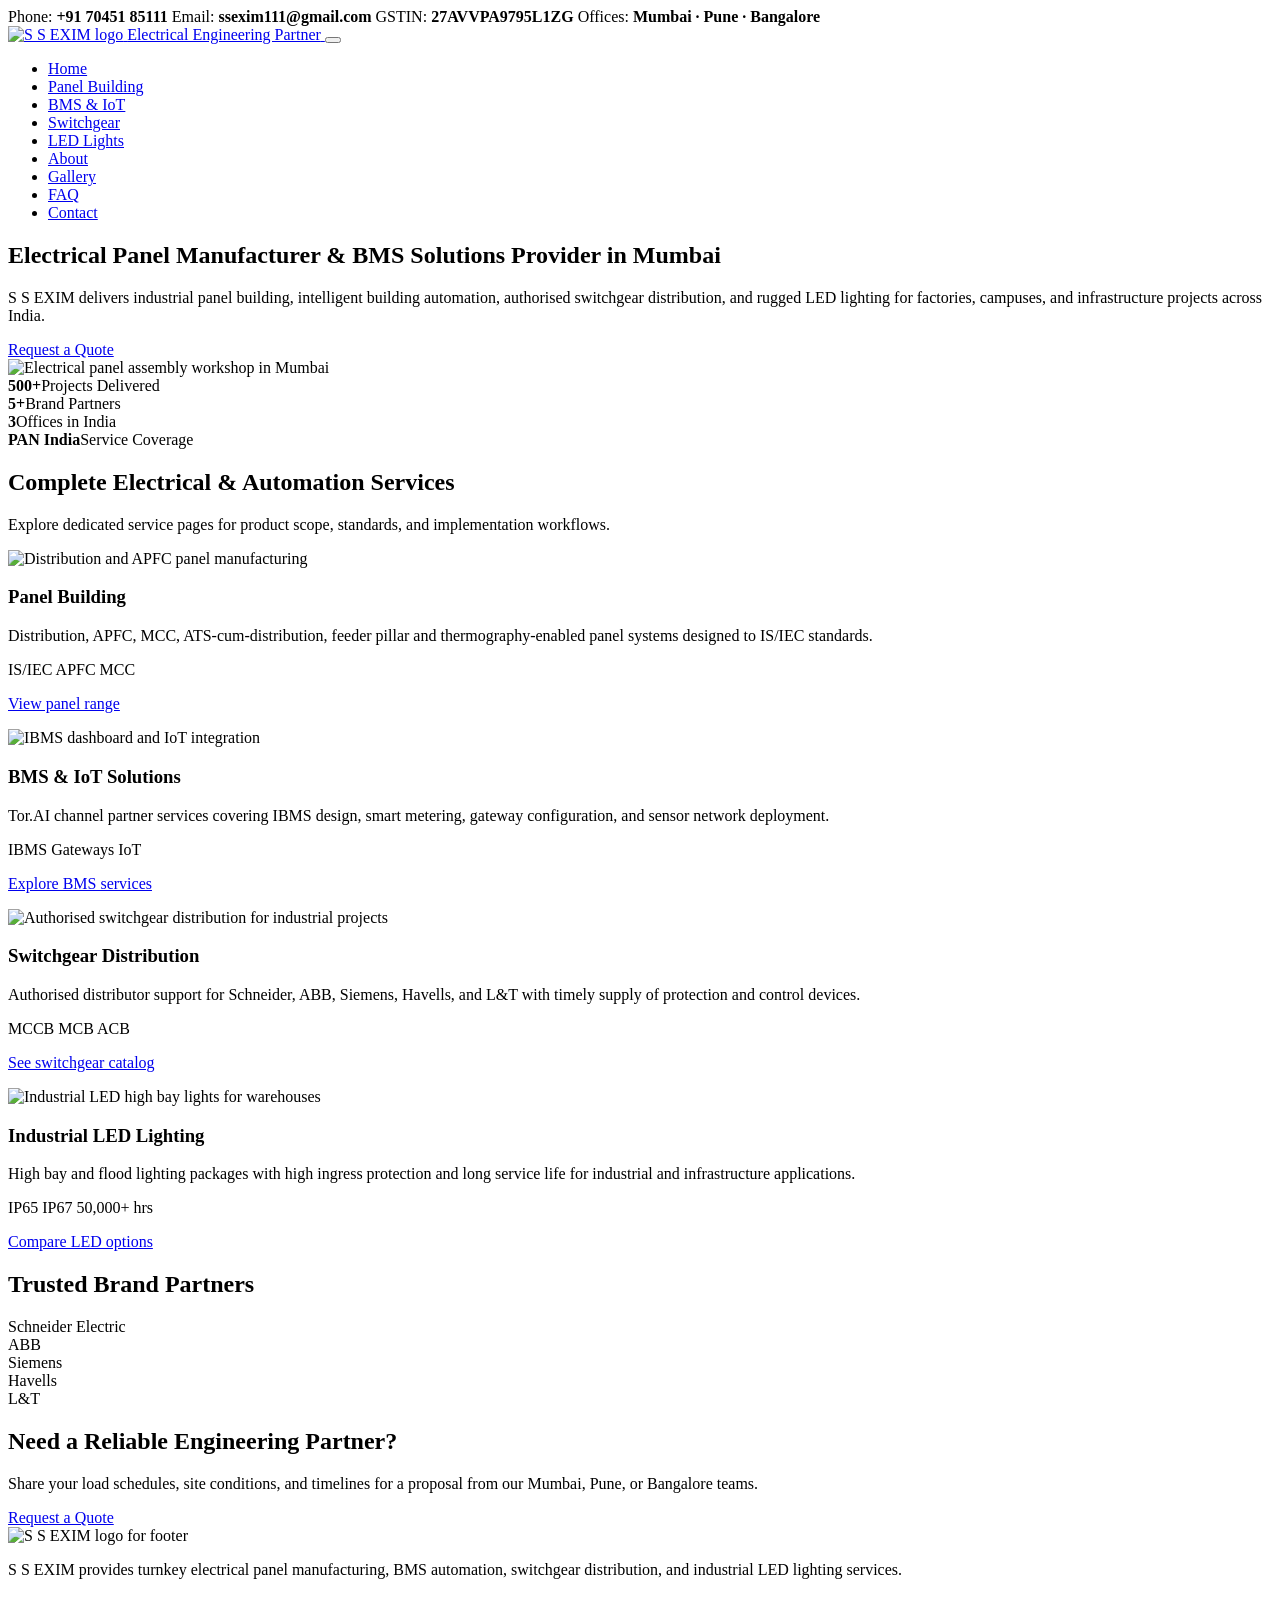
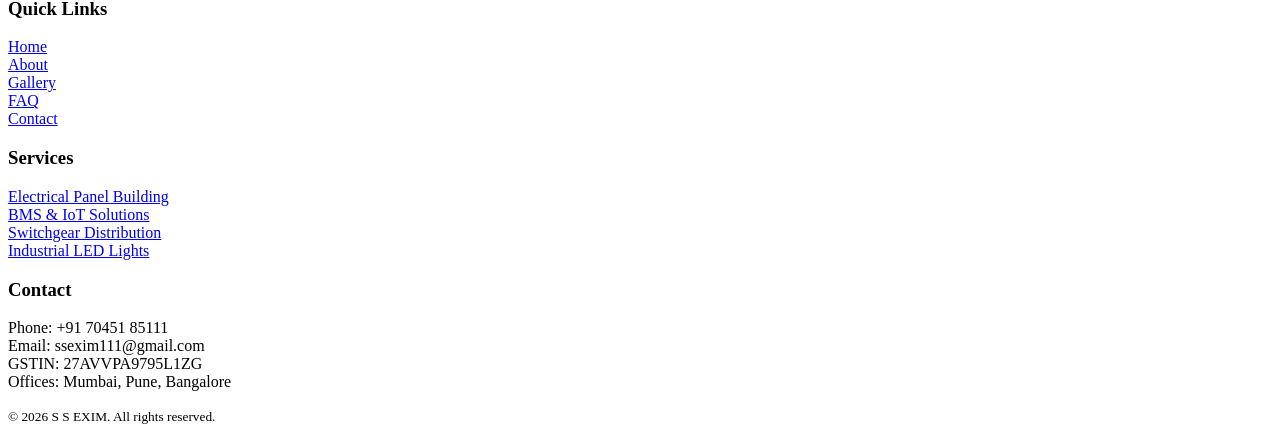
==== index.html @ 6fa74ea5 "Add files via upload" ====
<!doctype html>
<html lang="en">
<head>
  <meta charset="utf-8">
  <meta name="viewport" content="width=device-width, initial-scale=1">
  <title>Electrical Panel Manufacturer Mumbai | S S EXIM</title>
  <meta name="description" content="S S EXIM is an electrical panel manufacturer in Mumbai offering BMS, IoT integration, switchgear distribution, and industrial LED lighting across India.">
  <link rel="icon" href="/favicon.ico" sizes="any">
  <link rel="stylesheet" href="/assets/css/styles.css">
  <link rel="canonical" href="https://www.ss-exim.com/">
  <meta property="og:type" content="website">
  <meta property="og:title" content="Electrical Panel Manufacturer Mumbai | S S EXIM">
  <meta property="og:description" content="Electrical panel manufacturing, BMS automation, switchgear supply, and industrial LED solutions from Mumbai, Pune, and Bangalore.">
  <meta property="og:url" content="https://www.ss-exim.com/">
  <meta property="og:image" content="https://www.ss-exim.com/assets/img/logo.jpg">
  <meta name="twitter:card" content="summary_large_image">
  <meta name="twitter:title" content="Electrical Panel Manufacturer Mumbai | S S EXIM">
  <meta name="twitter:description" content="End-to-end electrical panels, BMS and IoT integration, switchgear, and LED lighting solutions.">
  <meta name="twitter:image" content="https://www.ss-exim.com/assets/img/logo.jpg">
  <script type="application/ld+json">
  {
    "@context": "https://schema.org",
    "@type": "Organization",
    "name": "S S EXIM",
    "url": "https://www.ss-exim.com/",
    "logo": "https://www.ss-exim.com/assets/img/logo.jpg",
    "email": "mailto:ssexim111@gmail.com",
    "telephone": "+91 70451 85111",
    "taxID": "27AVVPA9795L1ZG",
    "address": {
      "@type": "PostalAddress",
      "streetAddress": "#1610 Paraiso Building, Kalyan-Shil Road, Nilje",
      "addressLocality": "Thane",
      "postalCode": "421204",
      "addressCountry": "IN"
    },
    "areaServed": "India"
  }
  </script>
  <script defer src="/assets/js/main.js"></script>
</head>
<body>
  <div class="topbar">
    <div class="container">
      <span>Phone: <strong class="mono">+91 70451 85111</strong></span>
      <span>Email: <strong>ssexim111@gmail.com</strong></span>
      <span>GSTIN: <strong class="mono">27AVVPA9795L1ZG</strong></span>
      <span>Offices: <strong>Mumbai · Pune · Bangalore</strong></span>
    </div>
  </div>

  <header class="site-header">
    <div class="container header-inner">
      <a class="brand" href="/">
        <img src="/assets/img/logo.jpg" alt="S S EXIM logo" width="146" height="52" loading="eager">
        <span>Electrical Engineering Partner</span>
      </a>
      <button class="nav-toggle" type="button" data-nav-toggle aria-expanded="false" aria-label="Toggle navigation">
        <span></span><span></span><span></span>
      </button>
      <nav class="main-nav" data-main-nav>
        <ul>
          <li><a class="active" href="/">Home</a></li>
          <li><a href="/panel-building/panel-building.html">Panel Building</a></li>
          <li><a href="/bms-iot-solutions/bms-iot-solutions.html">BMS & IoT</a></li>
          <li><a href="/switchgear-distributor/switchgear-distributor.html">Switchgear</a></li>
          <li><a href="/industrial-led-lights/industrial-led-lights.html">LED Lights</a></li>
          <li><a href="/about/about.html">About</a></li>
          <li><a href="/gallery/gallery.html">Gallery</a></li>
          <li><a href="/faq/faq.html">FAQ</a></li>
          <li><a href="/contact/contact.html">Contact</a></li>
        </ul>
      </nav>
    </div>
  </header>

  <main>
    <section class="hero">
      <div class="container hero-grid">
        <div>
          <h1>Electrical Panel Manufacturer &amp; BMS Solutions Provider in Mumbai</h1>
          <p>S S EXIM delivers industrial panel building, intelligent building automation, authorised switchgear distribution, and rugged LED lighting for factories, campuses, and infrastructure projects across India.</p>
          <a class="cta-btn" href="/contact/contact.html">Request a Quote</a>
        </div>
        <div class="hero-card">
          <img src="/assets/img/panel-assembly-workshop.jpg" alt="Electrical panel assembly workshop in Mumbai" width="720" height="500" loading="lazy">
        </div>
      </div>
    </section>

    <section class="stat-strip">
      <div class="container stats">
        <div class="stat"><strong>500+</strong>Projects Delivered</div>
        <div class="stat"><strong>5+</strong>Brand Partners</div>
        <div class="stat"><strong>3</strong>Offices in India</div>
        <div class="stat"><strong>PAN India</strong>Service Coverage</div>
      </div>
    </section>

    <section class="section">
      <div class="container">
        <div class="section-head">
          <h2>Complete Electrical &amp; Automation Services</h2>
          <p>Explore dedicated service pages for product scope, standards, and implementation workflows.</p>
        </div>
        <div class="grid">
          <article class="card">
            <img src="/assets/img/distribution-panel.jpg" alt="Distribution and APFC panel manufacturing" width="640" height="420" loading="lazy">
            <div class="card-body">
              <h3>Panel Building</h3>
              <p>Distribution, APFC, MCC, ATS-cum-distribution, feeder pillar and thermography-enabled panel systems designed to IS/IEC standards.</p>
              <div class="spec-chips">
                <span class="spec-chip">IS/IEC</span>
                <span class="spec-chip">APFC</span>
                <span class="spec-chip">MCC</span>
              </div>
              <p><a href="/panel-building/panel-building.html">View panel range</a></p>
            </div>
          </article>

          <article class="card">
            <img src="/assets/img/ibms.jpg" alt="IBMS dashboard and IoT integration" width="640" height="420" loading="lazy">
            <div class="card-body">
              <h3>BMS &amp; IoT Solutions</h3>
              <p>Tor.AI channel partner services covering IBMS design, smart metering, gateway configuration, and sensor network deployment.</p>
              <div class="spec-chips">
                <span class="spec-chip">IBMS</span>
                <span class="spec-chip">Gateways</span>
                <span class="spec-chip">IoT</span>
              </div>
              <p><a href="/bms-iot-solutions/bms-iot-solutions.html">Explore BMS services</a></p>
            </div>
          </article>

          <article class="card">
            <img src="/assets/img/mccb-supply.jpg" alt="Authorised switchgear distribution for industrial projects" width="640" height="420" loading="lazy">
            <div class="card-body">
              <h3>Switchgear Distribution</h3>
              <p>Authorised distributor support for Schneider, ABB, Siemens, Havells, and L&amp;T with timely supply of protection and control devices.</p>
              <div class="spec-chips">
                <span class="spec-chip">MCCB</span>
                <span class="spec-chip">MCB</span>
                <span class="spec-chip">ACB</span>
              </div>
              <p><a href="/switchgear-distributor/switchgear-distributor.html">See switchgear catalog</a></p>
            </div>
          </article>

          <article class="card">
            <img src="/assets/img/high-bay-light.jpg" alt="Industrial LED high bay lights for warehouses" width="640" height="420" loading="lazy">
            <div class="card-body">
              <h3>Industrial LED Lighting</h3>
              <p>High bay and flood lighting packages with high ingress protection and long service life for industrial and infrastructure applications.</p>
              <div class="spec-chips">
                <span class="spec-chip">IP65</span>
                <span class="spec-chip">IP67</span>
                <span class="spec-chip">50,000+ hrs</span>
              </div>
              <p><a href="/industrial-led-lights/industrial-led-lights.html">Compare LED options</a></p>
            </div>
          </article>
        </div>
      </div>
    </section>

    <section class="section section-alt">
      <div class="container">
        <div class="section-head">
          <h2>Trusted Brand Partners</h2>
        </div>
        <div class="partners">
          <div class="partner-pill">Schneider Electric</div>
          <div class="partner-pill">ABB</div>
          <div class="partner-pill">Siemens</div>
          <div class="partner-pill">Havells</div>
          <div class="partner-pill">L&amp;T</div>
        </div>
      </div>
    </section>

    <section class="cta-band">
      <div class="container">
        <div>
          <h2>Need a Reliable Engineering Partner?</h2>
          <p>Share your load schedules, site conditions, and timelines for a proposal from our Mumbai, Pune, or Bangalore teams.</p>
        </div>
        <a class="cta-btn" href="/contact/contact.html">Request a Quote</a>
      </div>
    </section>
  </main>

  <footer class="site-footer">
    <div class="container footer-grid">
      <div>
        <img class="footer-logo" src="/assets/img/logo.jpg" alt="S S EXIM logo for footer" width="150" height="54" loading="lazy">
        <p>S S EXIM provides turnkey electrical panel manufacturing, BMS automation, switchgear distribution, and industrial LED lighting services.</p>
      </div>
      <div>
        <h3>Quick Links</h3>
        <p><a href="/">Home</a><br><a href="/about/about.html">About</a><br><a href="/gallery/gallery.html">Gallery</a><br><a href="/faq/faq.html">FAQ</a><br><a href="/contact/contact.html">Contact</a></p>
      </div>
      <div>
        <h3>Services</h3>
        <p><a href="/panel-building/panel-building.html">Electrical Panel Building</a><br><a href="/bms-iot-solutions/bms-iot-solutions.html">BMS & IoT Solutions</a><br><a href="/switchgear-distributor/switchgear-distributor.html">Switchgear Distribution</a><br><a href="/industrial-led-lights/industrial-led-lights.html">Industrial LED Lights</a></p>
      </div>
      <div>
        <h3>Contact</h3>
        <p>Phone: <span class="mono">+91 70451 85111</span><br>Email: ssexim111@gmail.com<br>GSTIN: <span class="mono">27AVVPA9795L1ZG</span><br>Offices: Mumbai, Pune, Bangalore</p>
      </div>
    </div>
    <div class="container footer-bottom">
      <small>© 2026 S S EXIM. All rights reserved.</small>
    </div>
  </footer>
</body>
</html>
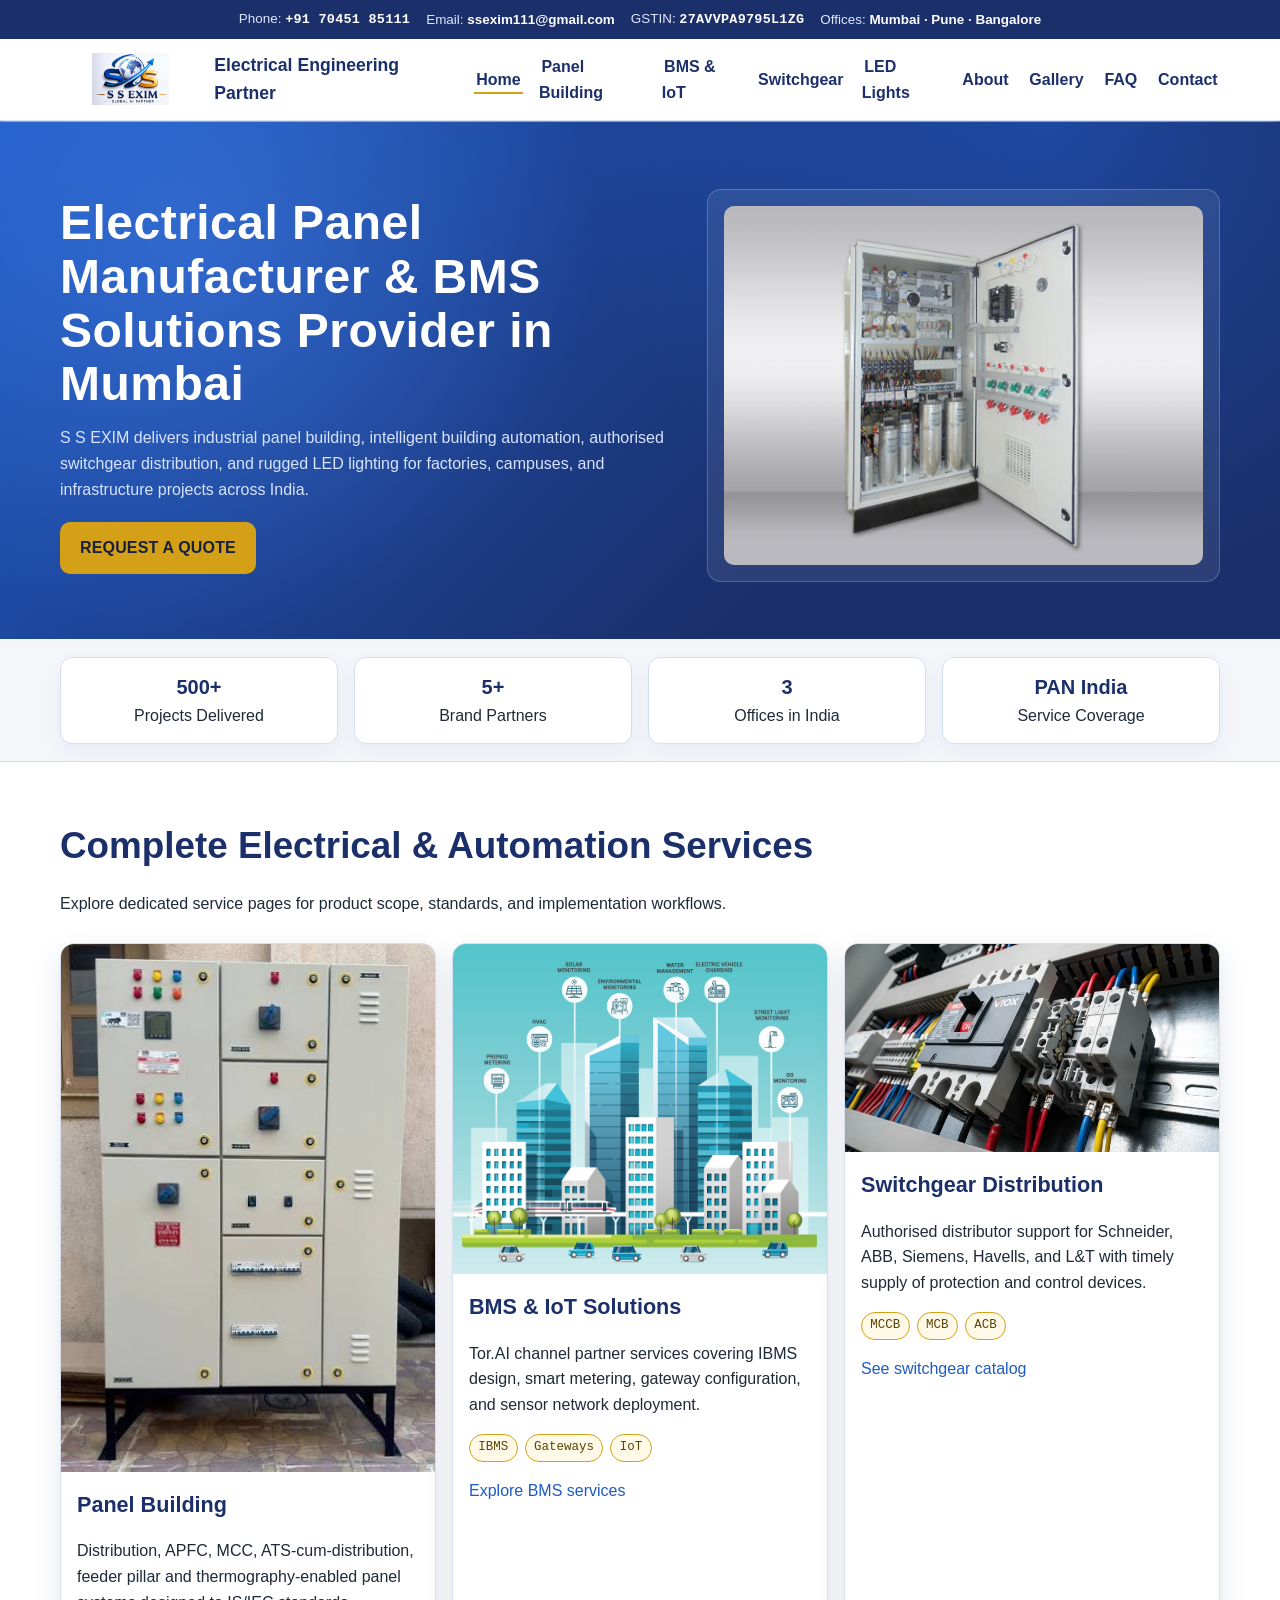
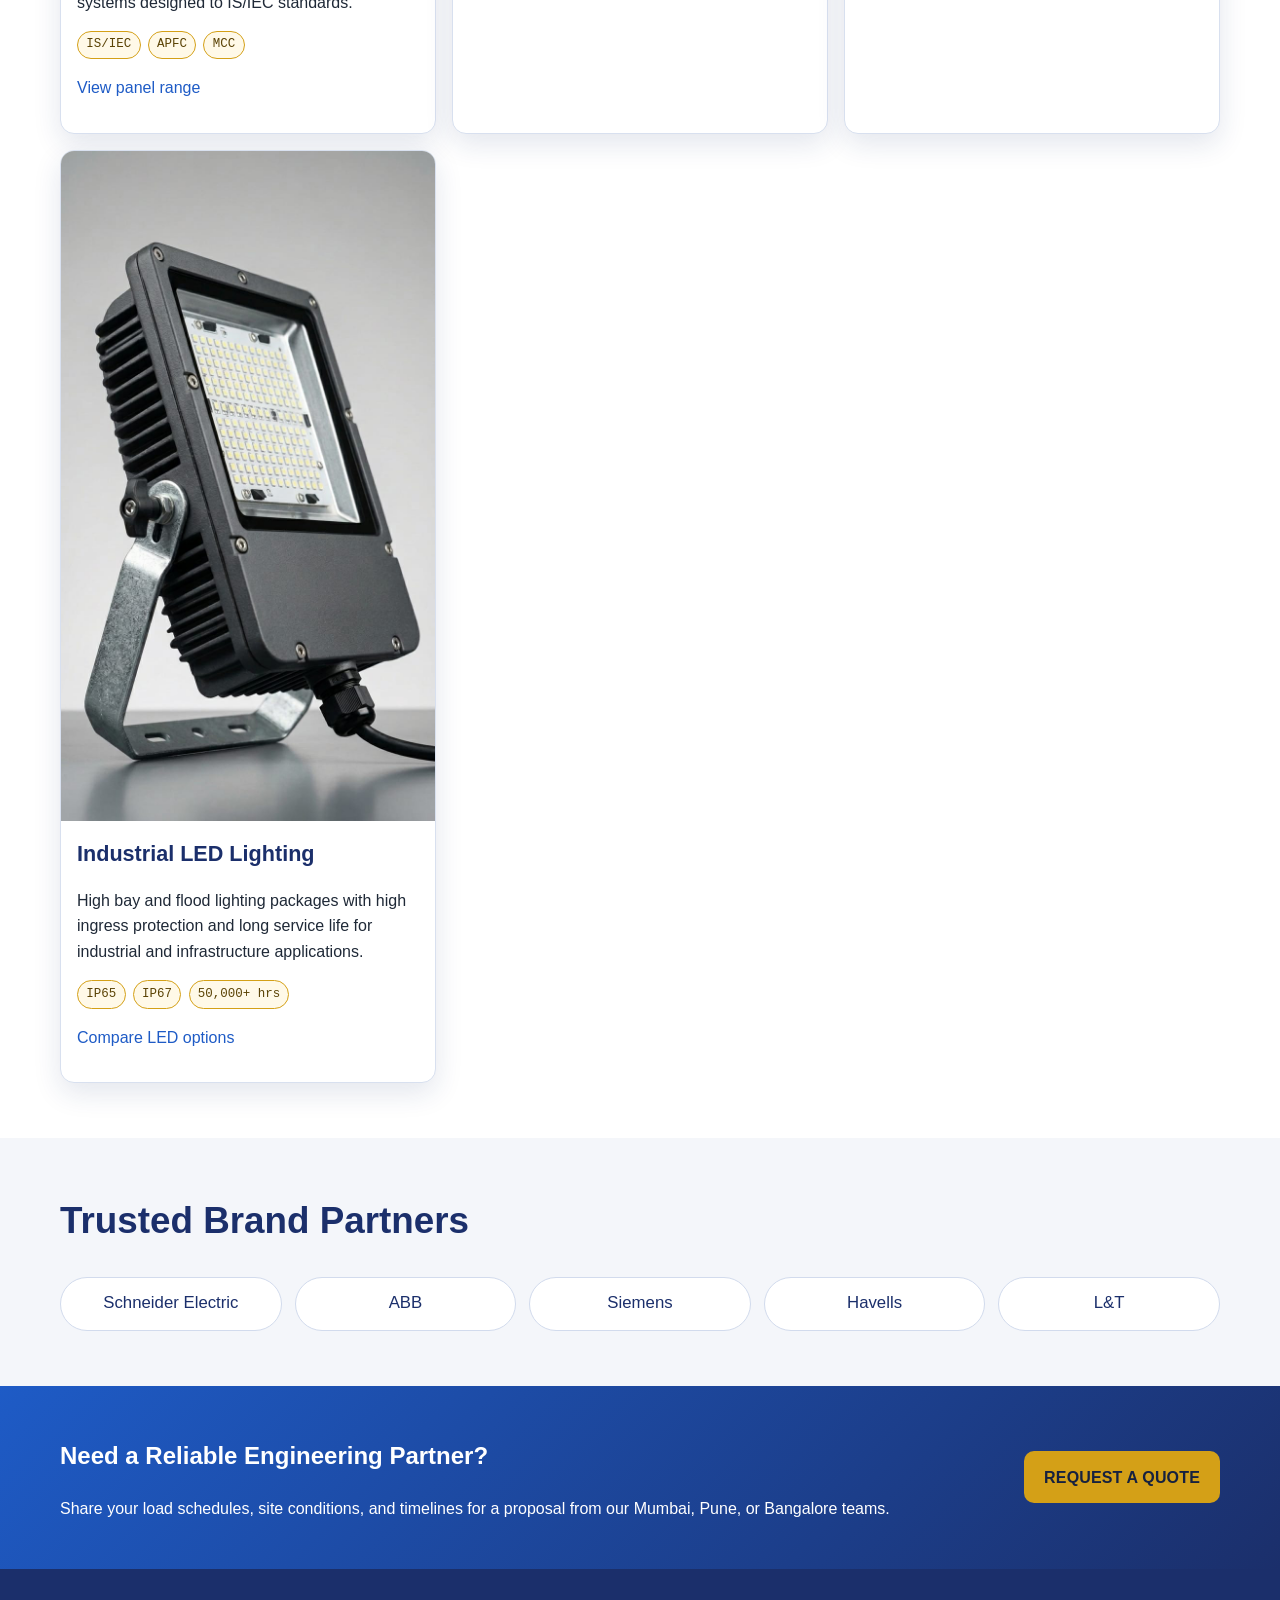
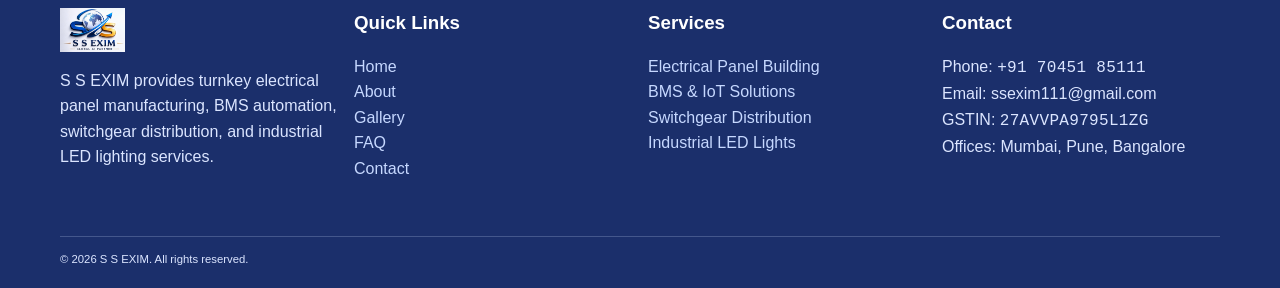
==== commit 90f2e79f: "Fix paths for images and styles in index.html" ====
--- a/index.html
+++ b/index.html
@@ -6,24 +6,24 @@
   <title>Electrical Panel Manufacturer Mumbai | S S EXIM</title>
   <meta name="description" content="S S EXIM is an electrical panel manufacturer in Mumbai offering BMS, IoT integration, switchgear distribution, and industrial LED lighting across India.">
   <link rel="icon" href="/favicon.ico" sizes="any">
-  <link rel="stylesheet" href="/assets/css/styles.css">
+  <link rel="stylesheet" href="/styles.css">
   <link rel="canonical" href="https://www.ss-exim.com/">
   <meta property="og:type" content="website">
   <meta property="og:title" content="Electrical Panel Manufacturer Mumbai | S S EXIM">
   <meta property="og:description" content="Electrical panel manufacturing, BMS automation, switchgear supply, and industrial LED solutions from Mumbai, Pune, and Bangalore.">
   <meta property="og:url" content="https://www.ss-exim.com/">
-  <meta property="og:image" content="https://www.ss-exim.com/assets/img/logo.jpg">
+  <meta property="og:image" content="https://www.ss-exim.com/logo.jpg">
   <meta name="twitter:card" content="summary_large_image">
   <meta name="twitter:title" content="Electrical Panel Manufacturer Mumbai | S S EXIM">
   <meta name="twitter:description" content="End-to-end electrical panels, BMS and IoT integration, switchgear, and LED lighting solutions.">
-  <meta name="twitter:image" content="https://www.ss-exim.com/assets/img/logo.jpg">
+  <meta name="twitter:image" content="https://www.ss-exim.com/logo.jpg">
   <script type="application/ld+json">
   {
     "@context": "https://schema.org",
     "@type": "Organization",
     "name": "S S EXIM",
     "url": "https://www.ss-exim.com/",
-    "logo": "https://www.ss-exim.com/assets/img/logo.jpg",
+    "logo": "https://www.ss-exim.com/logo.jpg",
     "email": "mailto:ssexim111@gmail.com",
     "telephone": "+91 70451 85111",
     "taxID": "27AVVPA9795L1ZG",
@@ -37,7 +37,7 @@
     "areaServed": "India"
   }
   </script>
-  <script defer src="/assets/js/main.js"></script>
+  <script defer src="/main.js"></script>
 </head>
 <body>
   <div class="topbar">
@@ -52,7 +52,7 @@
   <header class="site-header">
     <div class="container header-inner">
       <a class="brand" href="/">
-        <img src="/assets/img/logo.jpg" alt="S S EXIM logo" width="146" height="52" loading="eager">
+        <img src="/logo.jpg" alt="S S EXIM logo" width="146" height="52" loading="eager">
         <span>Electrical Engineering Partner</span>
       </a>
       <button class="nav-toggle" type="button" data-nav-toggle aria-expanded="false" aria-label="Toggle navigation">
@@ -83,7 +83,7 @@
           <a class="cta-btn" href="/contact/contact.html">Request a Quote</a>
         </div>
         <div class="hero-card">
-          <img src="/assets/img/panel-assembly-workshop.jpg" alt="Electrical panel assembly workshop in Mumbai" width="720" height="500" loading="lazy">
+          <img src="/panel-assembly-workshop.jpg" alt="Electrical panel assembly workshop in Mumbai" width="720" height="500" loading="lazy">
         </div>
       </div>
     </section>
@@ -105,7 +105,7 @@
         </div>
         <div class="grid">
           <article class="card">
-            <img src="/assets/img/distribution-panel.jpg" alt="Distribution and APFC panel manufacturing" width="640" height="420" loading="lazy">
+            <img src="/distribution-panel.jpg" alt="Distribution and APFC panel manufacturing" width="640" height="420" loading="lazy">
             <div class="card-body">
               <h3>Panel Building</h3>
               <p>Distribution, APFC, MCC, ATS-cum-distribution, feeder pillar and thermography-enabled panel systems designed to IS/IEC standards.</p>
@@ -119,7 +119,7 @@
           </article>
 
           <article class="card">
-            <img src="/assets/img/ibms.jpg" alt="IBMS dashboard and IoT integration" width="640" height="420" loading="lazy">
+            <img src="/ibms.jpg" alt="IBMS dashboard and IoT integration" width="640" height="420" loading="lazy">
             <div class="card-body">
               <h3>BMS &amp; IoT Solutions</h3>
               <p>Tor.AI channel partner services covering IBMS design, smart metering, gateway configuration, and sensor network deployment.</p>
@@ -133,7 +133,7 @@
           </article>
 
           <article class="card">
-            <img src="/assets/img/mccb-supply.jpg" alt="Authorised switchgear distribution for industrial projects" width="640" height="420" loading="lazy">
+            <img src="/mccb-supply.jpg" alt="Authorised switchgear distribution for industrial projects" width="640" height="420" loading="lazy">
             <div class="card-body">
               <h3>Switchgear Distribution</h3>
               <p>Authorised distributor support for Schneider, ABB, Siemens, Havells, and L&amp;T with timely supply of protection and control devices.</p>
@@ -147,7 +147,7 @@
           </article>
 
           <article class="card">
-            <img src="/assets/img/high-bay-light.jpg" alt="Industrial LED high bay lights for warehouses" width="640" height="420" loading="lazy">
+            <img src="/high-bay-light.jpg" alt="Industrial LED high bay lights for warehouses" width="640" height="420" loading="lazy">
             <div class="card-body">
               <h3>Industrial LED Lighting</h3>
               <p>High bay and flood lighting packages with high ingress protection and long service life for industrial and infrastructure applications.</p>
@@ -192,7 +192,7 @@
   <footer class="site-footer">
     <div class="container footer-grid">
       <div>
-        <img class="footer-logo" src="/assets/img/logo.jpg" alt="S S EXIM logo for footer" width="150" height="54" loading="lazy">
+        <img class="footer-logo" src="/logo.jpg" alt="S S EXIM logo for footer" width="150" height="54" loading="lazy">
         <p>S S EXIM provides turnkey electrical panel manufacturing, BMS automation, switchgear distribution, and industrial LED lighting services.</p>
       </div>
       <div>
--- a/styles.css
+++ b/styles.css
@@ -0,0 +1,547 @@
+@import url('https://fonts.googleapis.com/css2?family=Barlow+Semi+Condensed:wght@500;600;700;800&family=IBM+Plex+Mono:wght@400;500&family=IBM+Plex+Sans:wght@400;500;600;700&display=swap');
+
+:root {
+  --navy: #1b2f6b;
+  --blue: #1e5bc6;
+  --blue-light: #3b82e0;
+  --gold: #d4a017;
+  --gold-hover: #b8860b;
+  --white: #ffffff;
+  --cool-grey: #f4f6fa;
+  --text: #1f2937;
+  --muted: #51607a;
+  --radius: 14px;
+  --shadow: 0 10px 28px rgba(27, 47, 107, 0.12);
+  --container: 1160px;
+}
+
+* {
+  box-sizing: border-box;
+}
+
+html {
+  scroll-behavior: smooth;
+}
+
+body {
+  margin: 0;
+  color: var(--text);
+  background: var(--white);
+  font-family: 'IBM Plex Sans', sans-serif;
+  line-height: 1.6;
+}
+
+a {
+  color: var(--blue);
+  text-decoration: none;
+}
+
+a:hover {
+  color: var(--navy);
+}
+
+img {
+  max-width: 100%;
+  height: auto;
+  display: block;
+}
+
+:focus-visible {
+  outline: 3px solid var(--gold);
+  outline-offset: 2px;
+}
+
+.container {
+  width: min(100% - 2rem, var(--container));
+  margin-inline: auto;
+}
+
+.topbar {
+  background: var(--navy);
+  color: #dfe7ff;
+  font-size: 0.84rem;
+}
+
+.topbar .container {
+  display: flex;
+  flex-wrap: wrap;
+  gap: 0.45rem 1rem;
+  align-items: center;
+  justify-content: center;
+  padding: 0.5rem 0;
+}
+
+.topbar strong,
+.topbar .mono {
+  color: var(--white);
+}
+
+.mono {
+  font-family: 'IBM Plex Mono', monospace;
+  letter-spacing: 0.02em;
+}
+
+.site-header {
+  position: sticky;
+  top: 0;
+  z-index: 40;
+  background: rgba(255, 255, 255, 0.96);
+  border-bottom: 1px solid #d9e1f0;
+  backdrop-filter: blur(5px);
+}
+
+.header-inner {
+  display: flex;
+  align-items: center;
+  justify-content: space-between;
+  gap: 1rem;
+  padding: 0.8rem 0;
+}
+
+.brand {
+  display: inline-flex;
+  align-items: center;
+  gap: 0.8rem;
+  color: var(--navy);
+  font-weight: 700;
+  font-family: 'Barlow Semi Condensed', sans-serif;
+  font-size: 1.1rem;
+}
+
+.brand img {
+  width: 146px;
+  height: 52px;
+  object-fit: contain;
+}
+
+.nav-toggle {
+  display: none;
+  border: 1px solid #c9d3e6;
+  background: var(--white);
+  border-radius: 8px;
+  padding: 0.45rem;
+  cursor: pointer;
+}
+
+.nav-toggle span {
+  display: block;
+  width: 22px;
+  height: 2px;
+  background: var(--navy);
+  margin: 4px 0;
+}
+
+.main-nav ul {
+  display: flex;
+  align-items: center;
+  list-style: none;
+  gap: 1rem;
+  margin: 0;
+  padding: 0;
+}
+
+.main-nav a {
+  color: var(--navy);
+  font-weight: 600;
+  padding: 0.3rem 0.15rem;
+  border-bottom: 2px solid transparent;
+}
+
+.main-nav a:hover,
+.main-nav a.active {
+  border-color: var(--gold);
+}
+
+.cta-btn {
+  display: inline-flex;
+  align-items: center;
+  justify-content: center;
+  border: none;
+  background: var(--gold);
+  color: #16213f;
+  font-weight: 700;
+  font-family: 'Barlow Semi Condensed', sans-serif;
+  letter-spacing: 0.01em;
+  padding: 0.82rem 1.25rem;
+  border-radius: 10px;
+  text-transform: uppercase;
+  transition: background 0.2s ease, transform 0.2s ease;
+}
+
+.cta-btn:hover {
+  background: var(--gold-hover);
+  color: var(--white);
+  transform: translateY(-1px);
+}
+
+.hero {
+  background:
+    radial-gradient(circle at 15% 22%, rgba(74, 135, 242, 0.45), transparent 35%),
+    radial-gradient(circle at 82% 0%, rgba(30, 91, 198, 0.52), transparent 40%),
+    linear-gradient(135deg, #1e5bc6, #1b2f6b 68%);
+  color: var(--white);
+  padding: 4.2rem 0 3.6rem;
+}
+
+.hero-grid {
+  display: grid;
+  gap: 2rem;
+  align-items: center;
+  grid-template-columns: 1.2fr 1fr;
+}
+
+.hero h1,
+.page-hero h1 {
+  font-family: 'Barlow Semi Condensed', sans-serif;
+  font-size: clamp(2rem, 4vw, 3rem);
+  line-height: 1.12;
+  margin: 0 0 0.9rem;
+  letter-spacing: 0.01em;
+}
+
+.hero p,
+.page-hero p {
+  color: #d8e4ff;
+  margin: 0 0 1.25rem;
+}
+
+.hero-card {
+  background: rgba(255, 255, 255, 0.08);
+  border: 1px solid rgba(255, 255, 255, 0.2);
+  border-radius: var(--radius);
+  padding: 1rem;
+}
+
+.hero-card img {
+  width: 100%;
+  border-radius: 10px;
+}
+
+.stat-strip {
+  background: var(--cool-grey);
+  border-bottom: 1px solid #d7deeb;
+}
+
+.stats {
+  display: grid;
+  gap: 1rem;
+  grid-template-columns: repeat(4, minmax(0, 1fr));
+  padding: 1.1rem 0;
+}
+
+.stat {
+  background: var(--white);
+  border-radius: 12px;
+  border: 1px solid #d5def1;
+  box-shadow: 0 8px 20px rgba(28, 60, 120, 0.06);
+  text-align: center;
+  padding: 0.85rem;
+}
+
+.stat strong {
+  color: var(--navy);
+  font-size: 1.25rem;
+  font-family: 'Barlow Semi Condensed', sans-serif;
+  display: block;
+}
+
+.section {
+  padding: 3.4rem 0;
+}
+
+.section-alt {
+  background: var(--cool-grey);
+}
+
+.section h2 {
+  color: var(--navy);
+  margin: 0 0 0.8rem;
+  font-family: 'Barlow Semi Condensed', sans-serif;
+  font-size: clamp(1.6rem, 3vw, 2.3rem);
+}
+
+.section-head {
+  max-width: 800px;
+  margin-bottom: 1.6rem;
+}
+
+.grid {
+  display: grid;
+  gap: 1rem;
+  grid-template-columns: repeat(3, minmax(0, 1fr));
+}
+
+.card {
+  background: var(--white);
+  border: 1px solid #d8e0ef;
+  border-radius: var(--radius);
+  overflow: hidden;
+  box-shadow: var(--shadow);
+}
+
+.card-body {
+  padding: 1rem;
+}
+
+.card h3 {
+  margin: 0 0 0.35rem;
+  color: var(--navy);
+  font-family: 'Barlow Semi Condensed', sans-serif;
+  font-size: 1.35rem;
+}
+
+.spec-chips {
+  display: flex;
+  gap: 0.45rem;
+  flex-wrap: wrap;
+  margin-top: 0.6rem;
+}
+
+.spec-chip {
+  border: 1px solid var(--gold);
+  color: #5b4305;
+  border-radius: 999px;
+  background: #fff9e8;
+  padding: 0.2rem 0.52rem;
+  font-size: 0.78rem;
+  font-family: 'IBM Plex Mono', monospace;
+}
+
+.partners {
+  display: grid;
+  gap: 0.8rem;
+  grid-template-columns: repeat(5, minmax(0, 1fr));
+}
+
+.partner-pill {
+  text-align: center;
+  border: 1px solid #d2dbed;
+  background: var(--white);
+  color: var(--navy);
+  border-radius: 999px;
+  padding: 0.8rem 0.5rem;
+  font-family: 'Barlow Semi Condensed', sans-serif;
+  font-size: 1.05rem;
+}
+
+.cta-band {
+  background: linear-gradient(135deg, #1e5bc6, #1b2f6b);
+  color: var(--white);
+}
+
+.cta-band .container {
+  display: flex;
+  align-items: center;
+  justify-content: space-between;
+  gap: 1rem;
+  padding: 2rem 0;
+}
+
+.breadcrumbs {
+  border-bottom: 1px solid #d7deeb;
+  background: #f9fbff;
+  font-size: 0.9rem;
+}
+
+.breadcrumbs .container {
+  padding: 0.65rem 0;
+}
+
+.breadcrumbs a {
+  color: var(--blue);
+}
+
+.page-hero {
+  background:
+    radial-gradient(circle at 16% 30%, rgba(97, 153, 248, 0.45), transparent 45%),
+    linear-gradient(135deg, #1e5bc6, #1b2f6b 68%);
+  color: var(--white);
+  padding: 3rem 0;
+}
+
+.two-col {
+  display: grid;
+  gap: 1.2rem;
+  grid-template-columns: 1fr 1fr;
+}
+
+.list-clean {
+  margin: 0;
+  padding-left: 1.05rem;
+}
+
+.filters {
+  display: flex;
+  gap: 0.5rem;
+  flex-wrap: wrap;
+  margin: 0.7rem 0 1.4rem;
+}
+
+.filter-btn {
+  border: 1px solid #bac9e6;
+  color: var(--navy);
+  background: var(--white);
+  border-radius: 999px;
+  padding: 0.35rem 0.85rem;
+  cursor: pointer;
+  font-family: 'IBM Plex Sans', sans-serif;
+  font-weight: 600;
+}
+
+.filter-btn.active,
+.filter-btn:hover {
+  border-color: var(--gold);
+  color: #6d4d07;
+  background: #fff8df;
+}
+
+.gallery-item[hidden] {
+  display: none !important;
+}
+
+.faq-item {
+  background: var(--white);
+  border: 1px solid #d7deeb;
+  border-radius: 12px;
+  padding: 1rem;
+  margin-bottom: 0.8rem;
+}
+
+.faq-item h3 {
+  margin: 0 0 0.5rem;
+  color: var(--navy);
+  font-family: 'Barlow Semi Condensed', sans-serif;
+}
+
+.site-footer {
+  background: var(--navy);
+  color: #dbe5ff;
+}
+
+.footer-grid {
+  display: grid;
+  gap: 1rem;
+  grid-template-columns: repeat(4, minmax(0, 1fr));
+  padding: 2.4rem 0;
+}
+
+.site-footer h3 {
+  margin: 0 0 0.5rem;
+  color: var(--white);
+  font-family: 'Barlow Semi Condensed', sans-serif;
+}
+
+.site-footer a {
+  color: #c6d8ff;
+}
+
+.footer-logo {
+  width: auto;
+  height: 44px;
+  max-width: 100%;
+  object-fit: contain;
+  background: transparent;
+  border-radius: 0;
+  padding: 0;
+}
+
+.footer-bottom {
+  border-top: 1px solid rgba(214, 227, 255, 0.22);
+  padding: 0.7rem 0 1.2rem;
+  font-size: 0.85rem;
+}
+
+@media (max-width: 1024px) {
+  .grid {
+    grid-template-columns: repeat(2, minmax(0, 1fr));
+  }
+
+  .partners {
+    grid-template-columns: repeat(3, minmax(0, 1fr));
+  }
+
+  .footer-grid {
+    grid-template-columns: repeat(2, minmax(0, 1fr));
+  }
+}
+
+@media (max-width: 820px) {
+  .hero-grid,
+  .two-col,
+  .cta-band .container {
+    grid-template-columns: 1fr;
+    display: grid;
+  }
+
+  .stats {
+    grid-template-columns: repeat(2, minmax(0, 1fr));
+  }
+
+  .nav-toggle {
+    display: block;
+  }
+
+  .main-nav {
+    position: absolute;
+    right: 1rem;
+    top: calc(100% + 0.4rem);
+    background: var(--white);
+    border: 1px solid #d0daee;
+    border-radius: 12px;
+    box-shadow: var(--shadow);
+    width: min(320px, calc(100vw - 2rem));
+    max-height: 0;
+    overflow: hidden;
+    transition: max-height 0.25s ease;
+  }
+
+  .main-nav.open {
+    max-height: 85vh;
+  }
+
+  .main-nav ul {
+    display: grid;
+    gap: 0;
+    padding: 0.5rem;
+  }
+
+  .main-nav a {
+    display: block;
+    padding: 0.55rem 0.6rem;
+    border-bottom-width: 0;
+    border-radius: 8px;
+  }
+
+  .main-nav a:hover,
+  .main-nav a.active {
+    background: #eff4ff;
+  }
+}
+
+@media (max-width: 560px) {
+  .brand img {
+    width: 120px;
+    height: 44px;
+  }
+
+  .stats,
+  .grid,
+  .partners,
+  .footer-grid {
+    grid-template-columns: 1fr;
+  }
+
+  .hero {
+    padding: 3.5rem 0 2.7rem;
+  }
+}
+
+@media (prefers-reduced-motion: reduce) {
+  *,
+  *::before,
+  *::after {
+    animation: none !important;
+    transition: none !important;
+    scroll-behavior: auto !important;
+  }
+}
